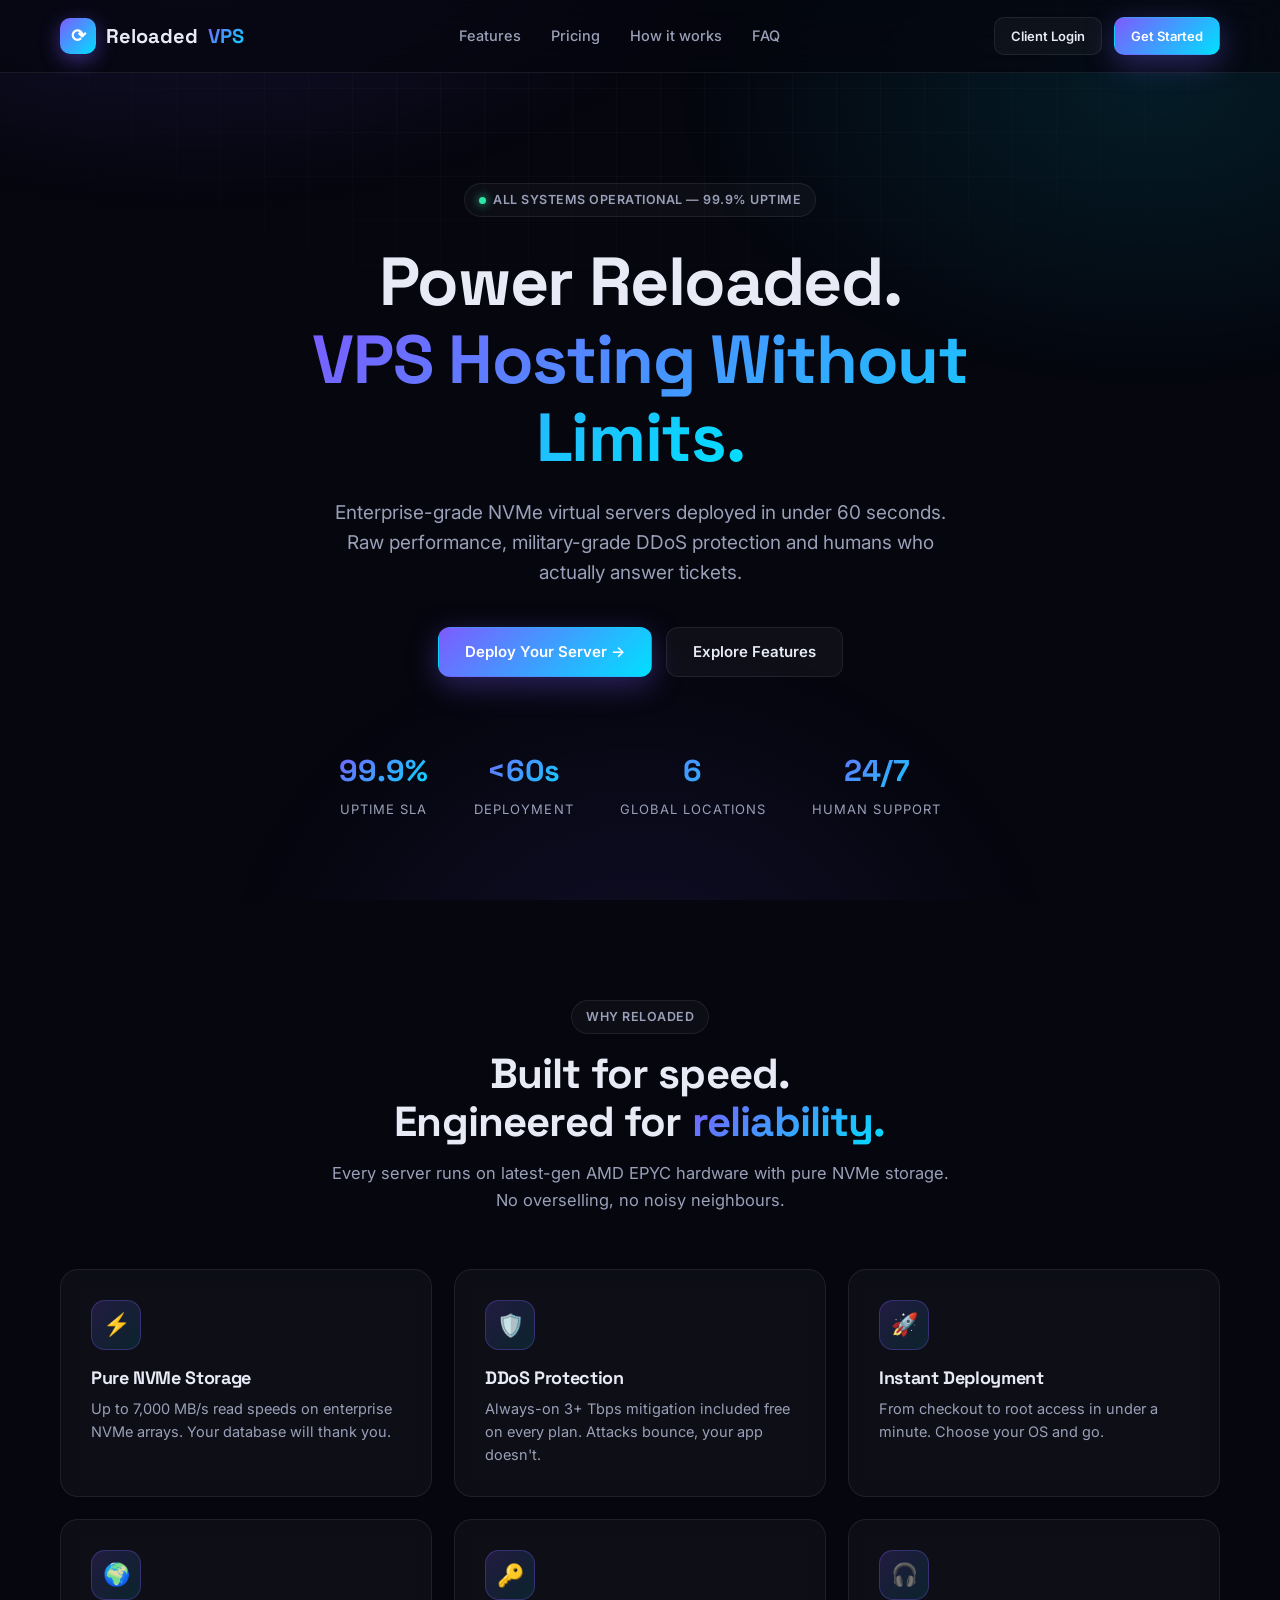
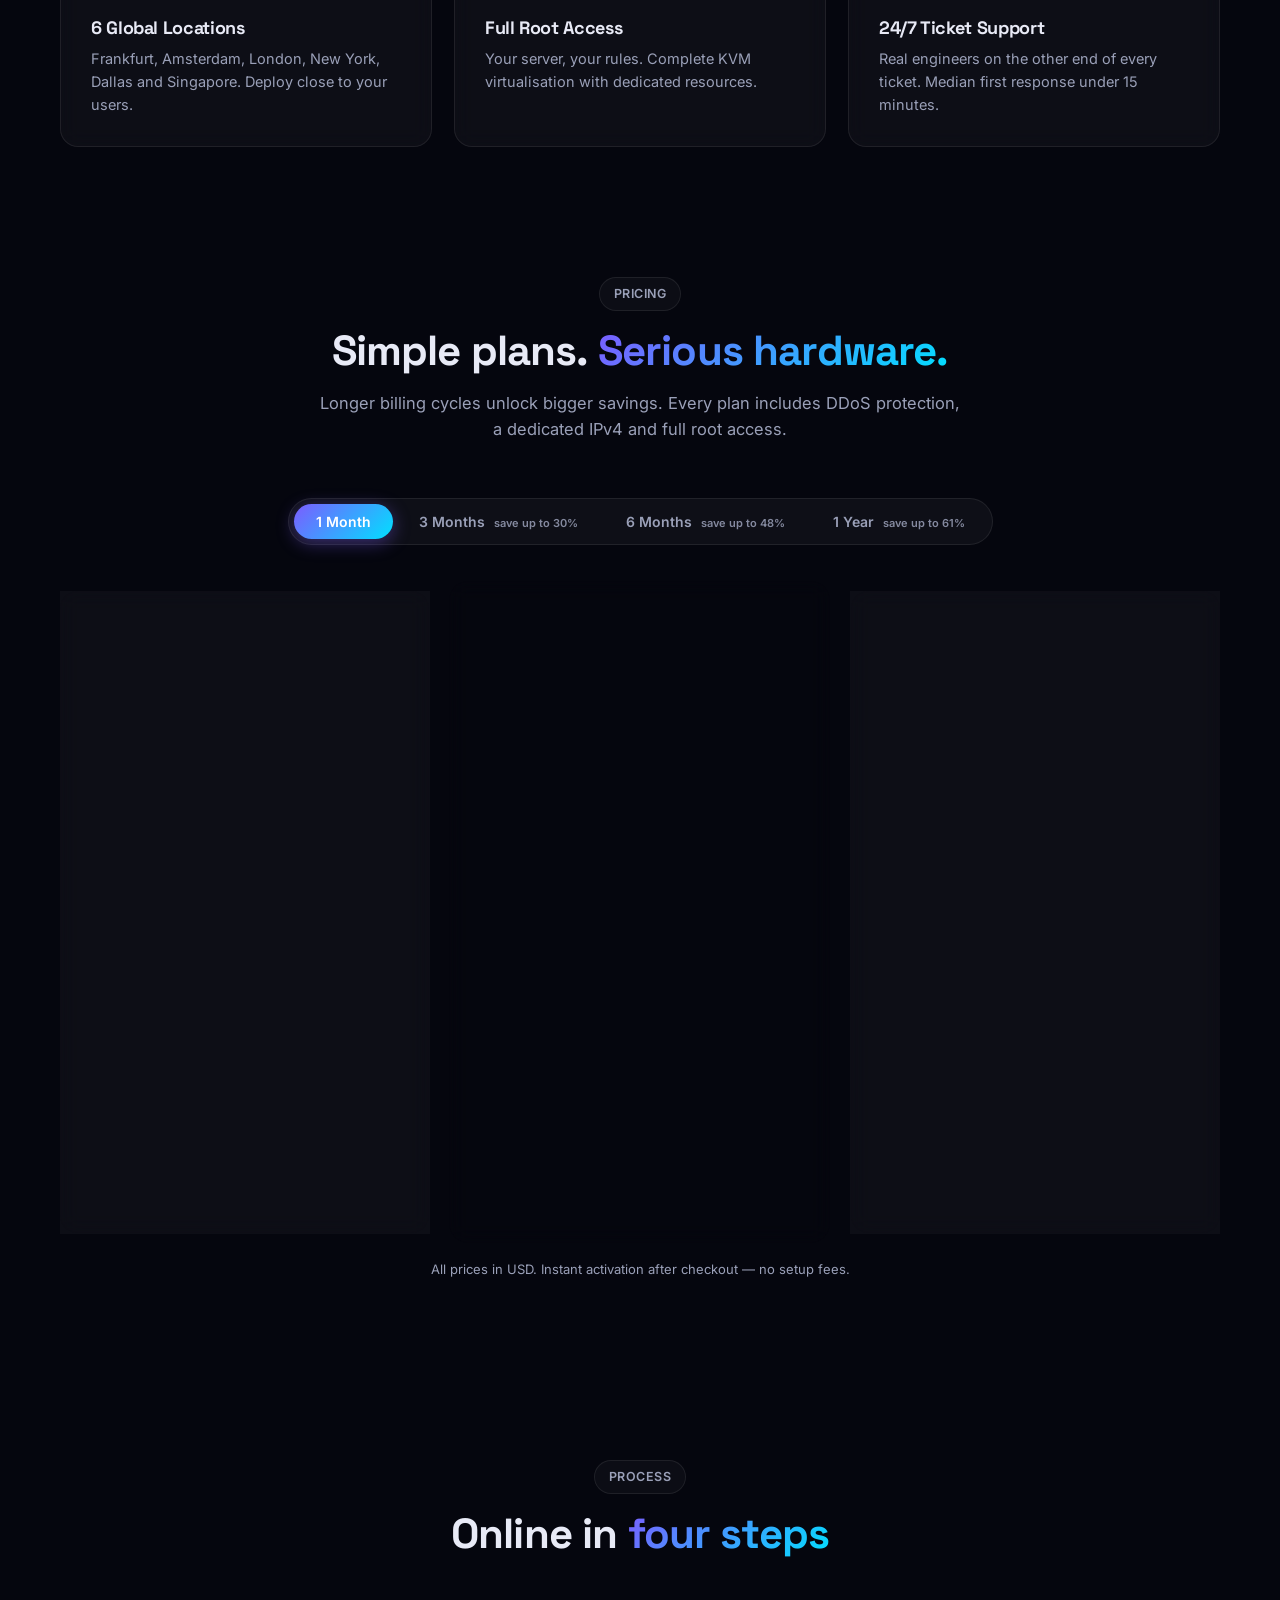
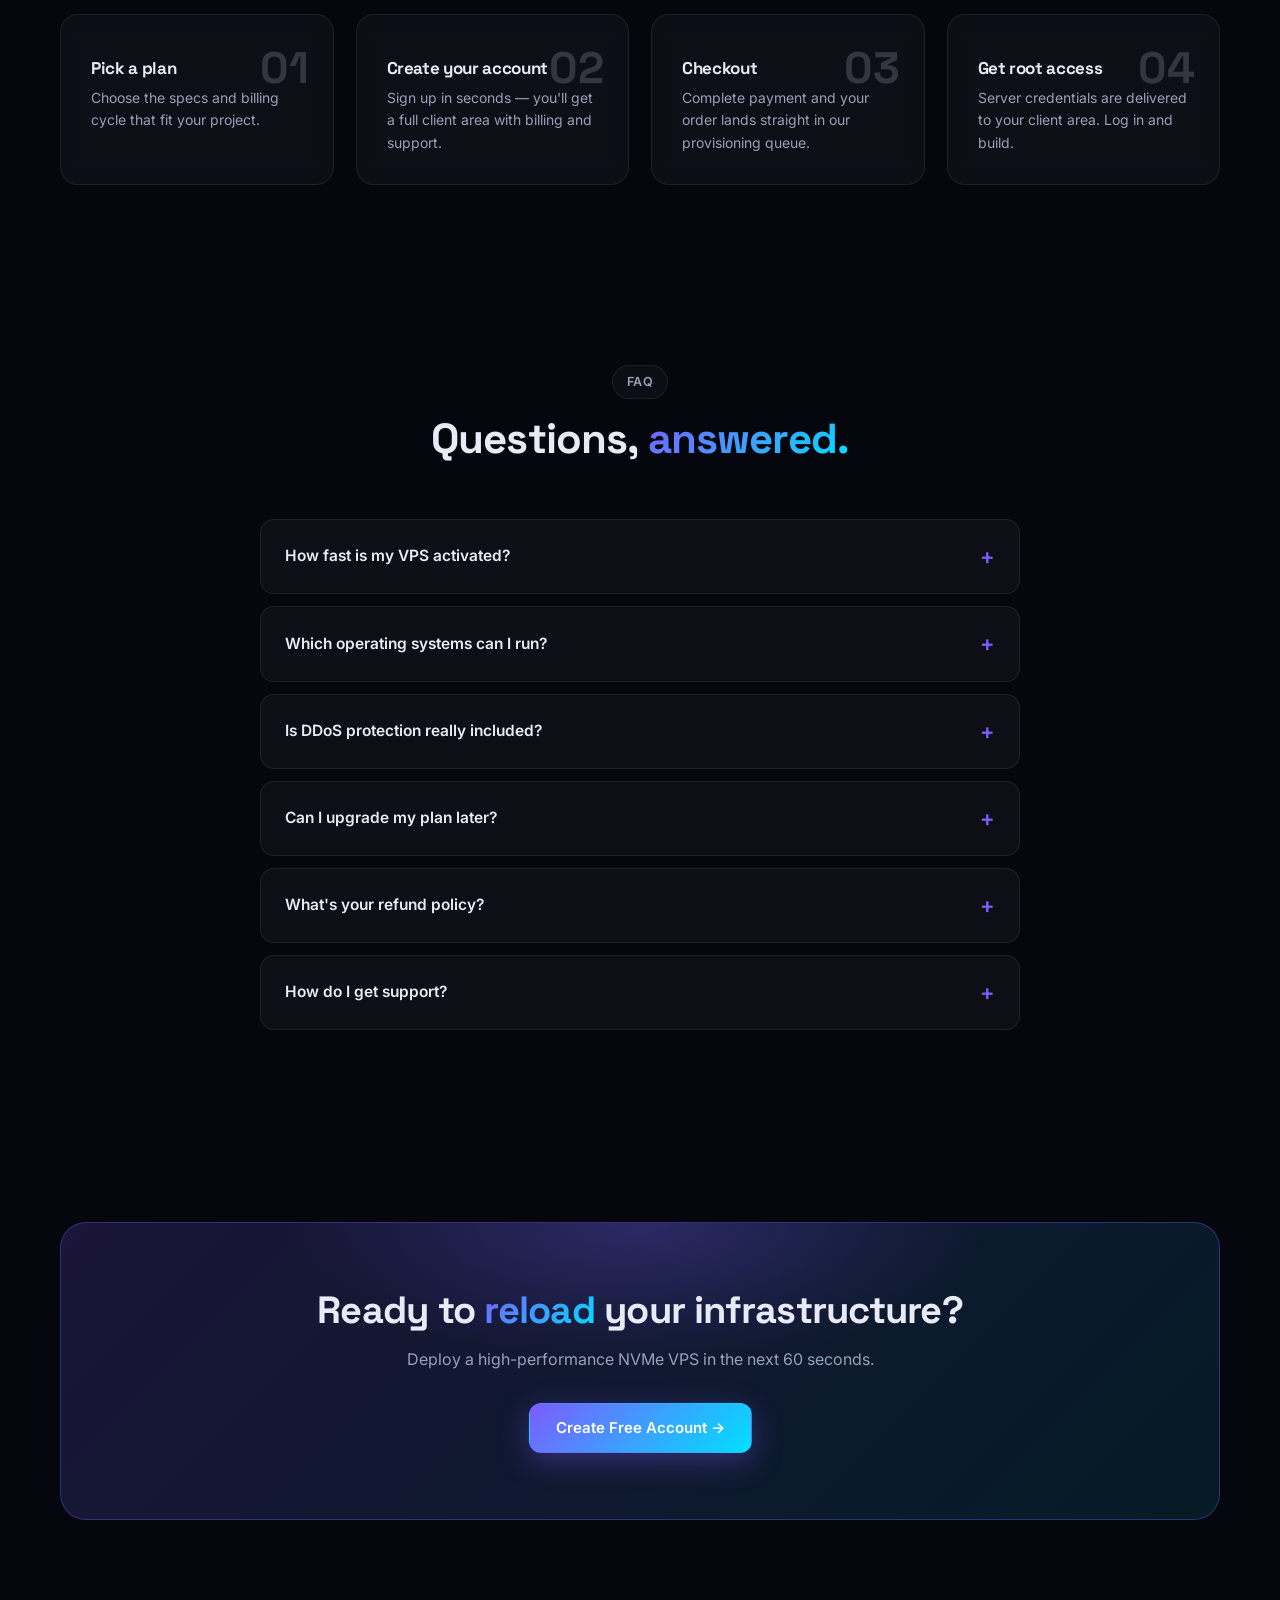
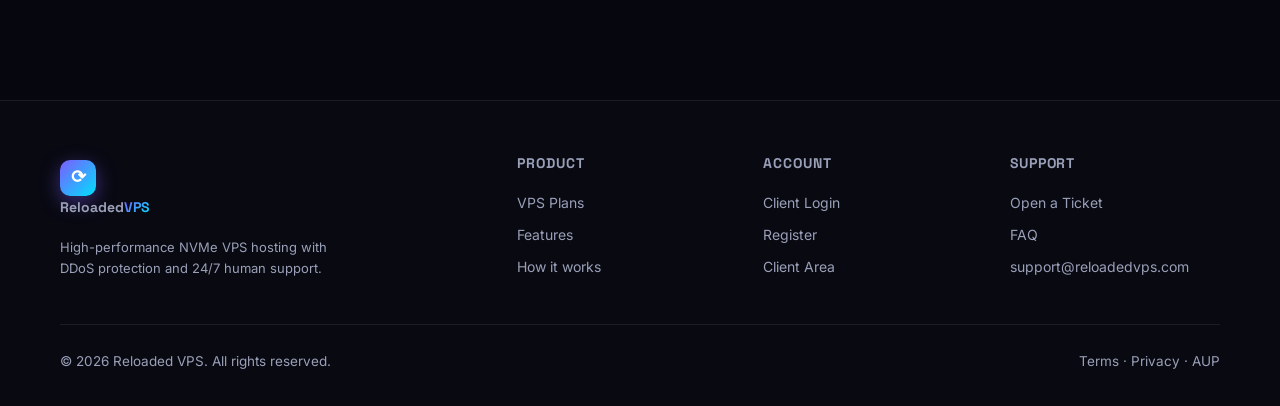
==== index.html @ 2a4ec522 "Reloaded VPS" ====
<!DOCTYPE html>
<html lang="en">
<head>
<meta charset="UTF-8">
<meta name="viewport" content="width=device-width, initial-scale=1.0">
<title>Reloaded VPS — High-Performance NVMe VPS Hosting</title>
<meta name="description" content="Deploy blazing-fast NVMe VPS servers in seconds. DDoS protection, 99.9% uptime, 24/7 support. Plans from $15/mo.">
<link rel="icon" href="data:image/svg+xml,<svg xmlns='http://www.w3.org/2000/svg' viewBox='0 0 100 100'><rect width='100' height='100' rx='24' fill='%237c5cff'/><text x='50' y='68' font-size='52' text-anchor='middle' fill='white' font-family='Arial' font-weight='bold'>⟳</text></svg>">
<link rel="preconnect" href="https://fonts.googleapis.com">
<link href="https://fonts.googleapis.com/css2?family=Space+Grotesk:wght@500;600;700&family=Inter:wght@400;500;600;700&family=JetBrains+Mono:wght@400;600&display=swap" rel="stylesheet">
<link rel="stylesheet" href="assets/css/style.css">
</head>
<body>

<!-- ===== NAV ===== -->
<nav class="nav">
  <div class="container nav-inner">
    <a href="index.html" class="logo"><span class="logo-mark">⟳</span> Reloaded<span class="grad-text">VPS</span></a>
    <div class="nav-links">
      <a href="#features">Features</a>
      <a href="#pricing">Pricing</a>
      <a href="#how">How it works</a>
      <a href="#faq">FAQ</a>
    </div>
    <div class="nav-cta" id="navCta">
      <a href="login.html" class="btn btn-ghost btn-sm">Client Login</a>
      <a href="register.html" class="btn btn-primary btn-sm">Get Started</a>
    </div>
  </div>
</nav>

<!-- ===== HERO ===== -->
<header class="hero container">
  <span class="chip"><span class="dot"></span> All systems operational — 99.9% uptime</span>
  <h1>Power Reloaded.<br><span class="grad-text">VPS Hosting Without Limits.</span></h1>
  <p class="lead">Enterprise-grade NVMe virtual servers deployed in under 60 seconds. Raw performance, military-grade DDoS protection and humans who actually answer tickets.</p>
  <div class="hero-cta">
    <a href="#pricing" class="btn btn-primary">Deploy Your Server →</a>
    <a href="#features" class="btn btn-ghost">Explore Features</a>
  </div>
  <div class="hero-stats">
    <div class="hero-stat"><div class="n grad-text">99.9%</div><div class="l">Uptime SLA</div></div>
    <div class="hero-stat"><div class="n grad-text">&lt;60s</div><div class="l">Deployment</div></div>
    <div class="hero-stat"><div class="n grad-text">6</div><div class="l">Global Locations</div></div>
    <div class="hero-stat"><div class="n grad-text">24/7</div><div class="l">Human Support</div></div>
  </div>
</header>

<!-- ===== FEATURES ===== -->
<section class="section" id="features">
  <div class="container">
    <div class="section-head reveal">
      <span class="chip">Why Reloaded</span>
      <h2>Built for speed.<br>Engineered for <span class="grad-text">reliability.</span></h2>
      <p>Every server runs on latest-gen AMD EPYC hardware with pure NVMe storage. No overselling, no noisy neighbours.</p>
    </div>
    <div class="features-grid">
      <div class="card feature reveal"><div class="f-icon">⚡</div><h3>Pure NVMe Storage</h3><p>Up to 7,000 MB/s read speeds on enterprise NVMe arrays. Your database will thank you.</p></div>
      <div class="card feature reveal"><div class="f-icon">🛡️</div><h3>DDoS Protection</h3><p>Always-on 3+ Tbps mitigation included free on every plan. Attacks bounce, your app doesn't.</p></div>
      <div class="card feature reveal"><div class="f-icon">🚀</div><h3>Instant Deployment</h3><p>From checkout to root access in under a minute. Choose your OS and go.</p></div>
      <div class="card feature reveal"><div class="f-icon">🌍</div><h3>6 Global Locations</h3><p>Frankfurt, Amsterdam, London, New York, Dallas and Singapore. Deploy close to your users.</p></div>
      <div class="card feature reveal"><div class="f-icon">🔑</div><h3>Full Root Access</h3><p>Your server, your rules. Complete KVM virtualisation with dedicated resources.</p></div>
      <div class="card feature reveal"><div class="f-icon">🎧</div><h3>24/7 Ticket Support</h3><p>Real engineers on the other end of every ticket. Median first response under 15 minutes.</p></div>
    </div>
  </div>
</section>

<!-- ===== PRICING ===== -->
<section class="section" id="pricing" style="padding-top:40px;">
  <div class="container" style="text-align:center;">
    <div class="section-head reveal">
      <span class="chip">Pricing</span>
      <h2>Simple plans. <span class="grad-text">Serious hardware.</span></h2>
      <p>Longer billing cycles unlock bigger savings. Every plan includes DDoS protection, a dedicated IPv4 and full root access.</p>
    </div>

    <div class="cycle-toggle" id="cycleToggle">
      <button data-cycle="1" class="active">1 Month</button>
      <button data-cycle="3">3 Months <span class="save-tag">save up to 30%</span></button>
      <button data-cycle="6">6 Months <span class="save-tag">save up to 48%</span></button>
      <button data-cycle="12">1 Year <span class="save-tag">save up to 61%</span></button>
    </div>

    <div class="pricing-grid" id="pricingGrid" style="text-align:left;"></div>
    <p class="muted small" style="margin-top:26px;">All prices in USD. Instant activation after checkout — no setup fees.</p>
  </div>
</section>

<!-- ===== HOW IT WORKS ===== -->
<section class="section" id="how">
  <div class="container">
    <div class="section-head reveal">
      <span class="chip">Process</span>
      <h2>Online in <span class="grad-text">four steps</span></h2>
    </div>
    <div class="steps-grid">
      <div class="card step reveal"><div class="num">01</div><h3>Pick a plan</h3><p>Choose the specs and billing cycle that fit your project.</p></div>
      <div class="card step reveal"><div class="num">02</div><h3>Create your account</h3><p>Sign up in seconds — you'll get a full client area with billing and support.</p></div>
      <div class="card step reveal"><div class="num">03</div><h3>Checkout</h3><p>Complete payment and your order lands straight in our provisioning queue.</p></div>
      <div class="card step reveal"><div class="num">04</div><h3>Get root access</h3><p>Server credentials are delivered to your client area. Log in and build.</p></div>
    </div>
  </div>
</section>

<!-- ===== FAQ ===== -->
<section class="section" id="faq">
  <div class="container">
    <div class="section-head reveal">
      <span class="chip">FAQ</span>
      <h2>Questions, <span class="grad-text">answered.</span></h2>
    </div>
    <div class="faq reveal">
      <details class="faq-item"><summary>How fast is my VPS activated?</summary><div class="faq-body">Orders are provisioned by our team immediately after payment — typically within minutes. Your server credentials appear in your client area and you'll be notified in your dashboard.</div></details>
      <details class="faq-item"><summary>Which operating systems can I run?</summary><div class="faq-body">Ubuntu, Debian, AlmaLinux, Rocky Linux and Windows Server 2022 are available on all plans. Need something else? Open a ticket and we'll load a custom ISO.</div></details>
      <details class="faq-item"><summary>Is DDoS protection really included?</summary><div class="faq-body">Yes — every plan ships with always-on volumetric DDoS mitigation at no extra cost. There is no "premium protection" upsell.</div></details>
      <details class="faq-item"><summary>Can I upgrade my plan later?</summary><div class="faq-body">Absolutely. Open a support ticket from your client area and we'll migrate you to a bigger plan with zero data loss — you only pay the difference.</div></details>
      <details class="faq-item"><summary>What's your refund policy?</summary><div class="faq-body">We offer a 48-hour money-back guarantee on first orders. If Reloaded VPS isn't for you, open a ticket and we'll refund you, no questions asked.</div></details>
      <details class="faq-item"><summary>How do I get support?</summary><div class="faq-body">Every client gets access to our 24/7 ticket desk directly inside the client area. Median first response time is under 15 minutes.</div></details>
    </div>
  </div>
</section>

<!-- ===== CTA ===== -->
<section class="section">
  <div class="container">
    <div class="cta-band reveal">
      <h2>Ready to <span class="grad-text">reload</span> your infrastructure?</h2>
      <p>Deploy a high-performance NVMe VPS in the next 60 seconds.</p>
      <a href="register.html" class="btn btn-primary" style="position:relative;">Create Free Account →</a>
    </div>
  </div>
</section>

<!-- ===== FOOTER ===== -->
<footer>
  <div class="container">
    <div class="footer-grid">
      <div>
        <a href="index.html" class="logo" style="margin-bottom:14px;"><span class="logo-mark">⟳</span> Reloaded<span class="grad-text">VPS</span></a>
        <p class="muted small" style="max-width:280px;">High-performance NVMe VPS hosting with DDoS protection and 24/7 human support.</p>
      </div>
      <div>
        <h4>Product</h4>
        <a href="#pricing">VPS Plans</a>
        <a href="#features">Features</a>
        <a href="#how">How it works</a>
      </div>
      <div>
        <h4>Account</h4>
        <a href="login.html">Client Login</a>
        <a href="register.html">Register</a>
        <a href="dashboard.html">Client Area</a>
      </div>
      <div>
        <h4>Support</h4>
        <a href="dashboard.html#tickets">Open a Ticket</a>
        <a href="#faq">FAQ</a>
        <a href="mailto:support@reloadedvps.com">support@reloadedvps.com</a>
      </div>
    </div>
    <div class="footer-bottom">
      <span>© 2026 Reloaded VPS. All rights reserved.</span>
      <span>Terms · Privacy · AUP</span>
    </div>
  </div>
</footer>

<div id="toast"></div>

<script src="assets/js/app.js"></script>
<script>
/* ---- nav swaps to dashboard link when logged in ---- */
(() => {
  const u = RVPS.currentUser();
  if (u) {
    document.getElementById('navCta').innerHTML =
      u.role === 'admin'
        ? '<a href="admin.html" class="btn btn-primary btn-sm">Admin Panel →</a>'
        : '<a href="dashboard.html" class="btn btn-primary btn-sm">Client Area →</a>';
  }
})();

/* ---- pricing renderer ---- */
let cycle = 1;
const grid = document.getElementById('pricingGrid');

function renderPricing() {
  grid.innerHTML = RVPS.PLANS.map(p => {
    const total = p.prices[cycle];
    const perMo = total / cycle;
    const savings = cycle > 1 ? Math.round((1 - perMo / p.prices[1]) * 100) : 0;
    return `
    <div class="card price-card ${p.featured ? 'featured' : ''}">
      ${p.featured ? `<span class="plan-tag">★ ${p.tag}</span>` : ''}
      <h3>${p.name}</h3>
      <div class="plan-sub">${p.featured ? 'The sweet spot for most workloads' : p.tag + ' tier'}</div>
      <div class="price"><span class="amount grad-text">${RVPS.money(total)}</span> <span class="per">/ ${RVPS.CYCLES[cycle].toLowerCase()}</span></div>
      <div class="cycle-note">${cycle > 1 ? `≈ ${RVPS.money(Math.round(perMo * 100) / 100)}/mo — save ${savings}%` : '&nbsp;'}</div>
      <ul>
        <li><span class="tick">✓</span> ${p.cpu}</li>
        <li><span class="tick">✓</span> ${p.ram}</li>
        <li><span class="tick">✓</span> ${p.disk}</li>
        <li><span class="tick">✓</span> ${p.bw}</li>
        <li><span class="tick">✓</span> ${p.port}</li>
        <li><span class="tick">✓</span> ${p.extra}</li>
        <li><span class="tick">✓</span> Free DDoS Protection</li>
      </ul>
      <button class="btn ${p.featured ? 'btn-primary' : 'btn-ghost'} btn-block" onclick="order('${p.id}')">Deploy ${p.name} →</button>
    </div>`;
  }).join('');
}

document.getElementById('cycleToggle').addEventListener('click', e => {
  const b = e.target.closest('button'); if (!b) return;
  document.querySelectorAll('#cycleToggle button').forEach(x => x.classList.remove('active'));
  b.classList.add('active');
  cycle = +b.dataset.cycle;
  renderPricing();
});

function order(planId) {
  const u = RVPS.currentUser();
  const dest = `checkout.html?plan=${planId}&cycle=${cycle}`;
  if (!u) location.href = `register.html?next=${encodeURIComponent(dest)}`;
  else if (u.role === 'admin') location.href = 'admin.html';
  else location.href = dest;
}
renderPricing();

/* ---- scroll reveal ---- */
const io = new IntersectionObserver(es => es.forEach(e => e.isIntersecting && e.target.classList.add('visible')), { threshold: 0.12 });
document.querySelectorAll('.reveal').forEach(el => io.observe(el));
</script>
</body>
</html>
---- assets/css/style.css ----
/* ============================================================
   RELOADED VPS — global styles (dark futuristic)
   ============================================================ */
:root {
  --bg: #05060e;
  --bg-2: #0a0c1a;
  --card: rgba(255, 255, 255, 0.035);
  --card-solid: #0d1020;
  --border: rgba(255, 255, 255, 0.08);
  --border-hi: rgba(124, 92, 255, 0.45);
  --text: #e8eaf6;
  --muted: #9aa0b8;
  --accent: #7c5cff;
  --accent-2: #00e0ff;
  --gradient: linear-gradient(135deg, #7c5cff 0%, #00e0ff 100%);
  --gradient-soft: linear-gradient(135deg, rgba(124,92,255,.18), rgba(0,224,255,.10));
  --green: #2ee6a8;
  --yellow: #ffc857;
  --red: #ff5c7a;
  --radius: 18px;
  --shadow: 0 20px 60px rgba(0, 0, 0, 0.45);
  --font-display: 'Space Grotesk', sans-serif;
  --font-body: 'Inter', sans-serif;
}

* { margin: 0; padding: 0; box-sizing: border-box; }
html { scroll-behavior: smooth; }
body {
  background: var(--bg);
  color: var(--text);
  font-family: var(--font-body);
  font-size: 16px;
  line-height: 1.6;
  min-height: 100vh;
  overflow-x: hidden;
}

/* animated background glow */
body::before {
  content: '';
  position: fixed; inset: 0; z-index: -2;
  background:
    radial-gradient(900px 500px at 15% -10%, rgba(124, 92, 255, 0.16), transparent 60%),
    radial-gradient(800px 500px at 90% 10%, rgba(0, 224, 255, 0.10), transparent 60%),
    radial-gradient(700px 600px at 50% 110%, rgba(124, 92, 255, 0.10), transparent 60%);
}
body::after {
  content: '';
  position: fixed; inset: 0; z-index: -1; pointer-events: none;
  background-image:
    linear-gradient(rgba(255,255,255,.025) 1px, transparent 1px),
    linear-gradient(90deg, rgba(255,255,255,.025) 1px, transparent 1px);
  background-size: 44px 44px;
  mask-image: radial-gradient(ellipse 80% 60% at 50% 0%, black 30%, transparent 75%);
}

::selection { background: rgba(124, 92, 255, 0.4); }
a { color: inherit; text-decoration: none; }
img { max-width: 100%; }
.container { width: min(1160px, 92%); margin: 0 auto; }

h1, h2, h3, h4 { font-family: var(--font-display); line-height: 1.15; letter-spacing: -0.02em; }

.grad-text {
  background: var(--gradient);
  -webkit-background-clip: text; background-clip: text;
  -webkit-text-fill-color: transparent; color: transparent;
}

/* ---------- buttons ---------- */
.btn {
  display: inline-flex; align-items: center; justify-content: center; gap: 8px;
  padding: 12px 26px; border-radius: 12px; border: 1px solid transparent;
  font-family: var(--font-body); font-weight: 600; font-size: 15px;
  cursor: pointer; transition: all .25s ease; white-space: nowrap;
}
.btn-primary {
  background: var(--gradient); color: #fff;
  box-shadow: 0 8px 30px rgba(124, 92, 255, 0.35);
}
.btn-primary:hover { transform: translateY(-2px); box-shadow: 0 12px 40px rgba(124, 92, 255, 0.5); }
.btn-ghost { background: rgba(255,255,255,.04); border-color: var(--border); color: var(--text); }
.btn-ghost:hover { border-color: var(--border-hi); background: rgba(124,92,255,.08); }
.btn-danger { background: rgba(255,92,122,.12); border-color: rgba(255,92,122,.35); color: var(--red); }
.btn-danger:hover { background: rgba(255,92,122,.2); }
.btn-sm { padding: 8px 16px; font-size: 13px; border-radius: 10px; }
.btn-block { width: 100%; }
.btn:disabled { opacity: .5; cursor: not-allowed; transform: none !important; }

/* ---------- navbar ---------- */
.nav {
  position: sticky; top: 0; z-index: 50;
  backdrop-filter: blur(18px); -webkit-backdrop-filter: blur(18px);
  background: rgba(5, 6, 14, 0.72);
  border-bottom: 1px solid var(--border);
}
.nav-inner { display: flex; align-items: center; justify-content: space-between; height: 72px; }
.logo { display: flex; align-items: center; gap: 10px; font-family: var(--font-display); font-weight: 700; font-size: 20px; }
.logo .logo-mark {
  width: 36px; height: 36px; border-radius: 10px; background: var(--gradient);
  display: grid; place-items: center; font-size: 18px; color: #fff;
  box-shadow: 0 6px 20px rgba(124,92,255,.45);
}
.nav-links { display: flex; gap: 30px; align-items: center; }
.nav-links a { color: var(--muted); font-size: 14.5px; font-weight: 500; transition: color .2s; }
.nav-links a:hover { color: var(--text); }
.nav-cta { display: flex; gap: 12px; align-items: center; }
@media (max-width: 860px) { .nav-links { display: none; } }

/* ---------- badges & chips ---------- */
.chip {
  display: inline-flex; align-items: center; gap: 7px;
  padding: 6px 14px; border-radius: 100px; font-size: 12.5px; font-weight: 600;
  border: 1px solid var(--border); background: rgba(255,255,255,.03); color: var(--muted);
  letter-spacing: .04em; text-transform: uppercase;
}
.chip .dot { width: 7px; height: 7px; border-radius: 50%; background: var(--green); box-shadow: 0 0 10px var(--green); }

.badge { display: inline-block; padding: 4px 12px; border-radius: 100px; font-size: 12px; font-weight: 600; }
.badge-green  { background: rgba(46,230,168,.12); color: var(--green); border: 1px solid rgba(46,230,168,.3); }
.badge-yellow { background: rgba(255,200,87,.12); color: var(--yellow); border: 1px solid rgba(255,200,87,.3); }
.badge-red    { background: rgba(255,92,122,.12); color: var(--red); border: 1px solid rgba(255,92,122,.3); }
.badge-blue   { background: rgba(0,224,255,.10); color: var(--accent-2); border: 1px solid rgba(0,224,255,.3); }
.badge-purple { background: rgba(124,92,255,.12); color: #b3a1ff; border: 1px solid rgba(124,92,255,.35); }
.badge-grey   { background: rgba(255,255,255,.06); color: var(--muted); border: 1px solid var(--border); }

/* ---------- cards ---------- */
.card {
  background: var(--card); border: 1px solid var(--border); border-radius: var(--radius);
  padding: 28px; backdrop-filter: blur(10px);
  transition: border-color .3s, transform .3s, box-shadow .3s;
}
.card:hover { border-color: rgba(255,255,255,.14); }
.card-title { font-size: 18px; margin-bottom: 4px; }
.card-sub { color: var(--muted); font-size: 14px; }

/* ---------- forms ---------- */
.field { margin-bottom: 18px; }
.field label { display: block; font-size: 13.5px; font-weight: 600; color: var(--muted); margin-bottom: 8px; }
.input, select.input, textarea.input {
  width: 100%; padding: 13px 16px; border-radius: 12px;
  background: rgba(255,255,255,.04); border: 1px solid var(--border);
  color: var(--text); font-family: var(--font-body); font-size: 15px;
  transition: border-color .2s, box-shadow .2s; outline: none;
}
.input:focus { border-color: var(--accent); box-shadow: 0 0 0 3px rgba(124,92,255,.18); }
select.input option { background: var(--card-solid); }
textarea.input { resize: vertical; min-height: 120px; }
.form-error { color: var(--red); font-size: 14px; margin-top: 10px; display: none; }

/* ---------- tables ---------- */
.table-wrap { overflow-x: auto; border: 1px solid var(--border); border-radius: var(--radius); background: var(--card); }
table { width: 100%; border-collapse: collapse; font-size: 14.5px; min-width: 640px; }
th { text-align: left; padding: 14px 18px; color: var(--muted); font-size: 12px; text-transform: uppercase; letter-spacing: .06em; border-bottom: 1px solid var(--border); font-weight: 600; }
td { padding: 15px 18px; border-bottom: 1px solid rgba(255,255,255,.05); vertical-align: middle; }
tr:last-child td { border-bottom: none; }
tbody tr { transition: background .2s; }
tbody tr:hover { background: rgba(124,92,255,.05); }

/* ---------- modal ---------- */
.modal-overlay {
  position: fixed; inset: 0; background: rgba(3,4,10,.75); backdrop-filter: blur(6px);
  display: none; align-items: center; justify-content: center; z-index: 100; padding: 20px;
}
.modal-overlay.show { display: flex; animation: fadeIn .25s ease; }
.modal {
  width: min(560px, 100%); max-height: 88vh; overflow-y: auto;
  background: var(--card-solid); border: 1px solid var(--border-hi);
  border-radius: 20px; padding: 32px; box-shadow: var(--shadow);
  animation: slideUp .3s ease;
}
.modal h3 { font-size: 22px; margin-bottom: 6px; }
.modal .close-x { float: right; background: none; border: none; color: var(--muted); font-size: 22px; cursor: pointer; line-height: 1; }
.modal .close-x:hover { color: var(--text); }
@keyframes fadeIn { from { opacity: 0; } to { opacity: 1; } }
@keyframes slideUp { from { opacity: 0; transform: translateY(24px); } to { opacity: 1; transform: none; } }

/* ---------- toast ---------- */
#toast {
  position: fixed; bottom: 28px; left: 50%; transform: translateX(-50%) translateY(20px);
  background: var(--card-solid); border: 1px solid var(--border-hi); color: var(--text);
  padding: 14px 26px; border-radius: 14px; font-size: 14.5px; font-weight: 500;
  box-shadow: var(--shadow); opacity: 0; pointer-events: none; transition: all .35s ease; z-index: 200;
}
#toast.show { opacity: 1; transform: translateX(-50%) translateY(0); }

/* ---------- portal layout (client + admin) ---------- */
.portal { display: grid; grid-template-columns: 250px 1fr; min-height: calc(100vh - 72px); }
.sidebar {
  border-right: 1px solid var(--border); padding: 28px 16px;
  background: rgba(255,255,255,.015);
}
.sidebar .side-label { font-size: 11px; text-transform: uppercase; letter-spacing: .1em; color: var(--muted); padding: 0 14px; margin: 22px 0 8px; }
.side-link {
  display: flex; align-items: center; gap: 12px; padding: 11px 14px; border-radius: 12px;
  color: var(--muted); font-size: 14.5px; font-weight: 500; cursor: pointer;
  transition: all .2s; border: 1px solid transparent; margin-bottom: 3px;
}
.side-link:hover { color: var(--text); background: rgba(255,255,255,.04); }
.side-link.active { color: var(--text); background: var(--gradient-soft); border-color: rgba(124,92,255,.3); }
.side-link .icon { width: 20px; text-align: center; }
.portal-main { padding: 36px 40px; min-width: 0; }
.portal-head { display: flex; align-items: center; justify-content: space-between; gap: 16px; margin-bottom: 28px; flex-wrap: wrap; }
.portal-head h1 { font-size: 26px; }
.portal-head p { color: var(--muted); font-size: 14.5px; }
@media (max-width: 900px) {
  .portal { grid-template-columns: 1fr; }
  .sidebar { display: flex; overflow-x: auto; border-right: none; border-bottom: 1px solid var(--border); padding: 12px; gap: 4px; }
  .sidebar .side-label { display: none; }
  .side-link { white-space: nowrap; }
  .portal-main { padding: 24px 20px; }
}

/* ---------- stat tiles ---------- */
.stats-grid { display: grid; grid-template-columns: repeat(auto-fit, minmax(200px, 1fr)); gap: 18px; margin-bottom: 30px; }
.stat {
  background: var(--card); border: 1px solid var(--border); border-radius: var(--radius);
  padding: 22px 24px; position: relative; overflow: hidden;
}
.stat::before { content: ''; position: absolute; top: 0; left: 0; right: 0; height: 2px; background: var(--gradient); opacity: .7; }
.stat .stat-label { font-size: 12.5px; text-transform: uppercase; letter-spacing: .07em; color: var(--muted); font-weight: 600; }
.stat .stat-value { font-family: var(--font-display); font-size: 32px; font-weight: 700; margin-top: 6px; }
.stat .stat-hint { font-size: 12.5px; color: var(--muted); margin-top: 2px; }

/* ---------- ticket thread ---------- */
.msg { display: flex; gap: 14px; margin-bottom: 18px; }
.msg .avatar {
  width: 38px; height: 38px; border-radius: 12px; flex-shrink: 0;
  display: grid; place-items: center; font-weight: 700; font-size: 15px; font-family: var(--font-display);
}
.msg.client .avatar { background: rgba(0,224,255,.15); color: var(--accent-2); border: 1px solid rgba(0,224,255,.3); }
.msg.admin  .avatar { background: rgba(124,92,255,.18); color: #b3a1ff; border: 1px solid rgba(124,92,255,.4); }
.msg .bubble { background: rgba(255,255,255,.035); border: 1px solid var(--border); border-radius: 14px; padding: 14px 18px; flex: 1; }
.msg.admin .bubble { background: rgba(124,92,255,.07); border-color: rgba(124,92,255,.25); }
.msg .meta { font-size: 12.5px; color: var(--muted); margin-bottom: 5px; }
.msg .meta b { color: var(--text); font-weight: 600; }
.msg .body { font-size: 14.5px; white-space: pre-wrap; }

/* ---------- detail rows (VPS credentials) ---------- */
.detail-grid { display: grid; grid-template-columns: 1fr 1fr; gap: 12px; }
@media (max-width: 640px) { .detail-grid { grid-template-columns: 1fr; } }
.detail-row {
  background: rgba(255,255,255,.03); border: 1px solid var(--border); border-radius: 12px;
  padding: 12px 16px; position: relative;
}
.detail-row .dlabel { font-size: 11.5px; text-transform: uppercase; letter-spacing: .07em; color: var(--muted); font-weight: 600; }
.detail-row .dvalue { font-family: 'JetBrains Mono', monospace; font-size: 14px; margin-top: 3px; word-break: break-all; }
.detail-row .copy-btn {
  position: absolute; top: 10px; right: 10px; background: rgba(255,255,255,.05);
  border: 1px solid var(--border); color: var(--muted); border-radius: 8px;
  font-size: 11px; padding: 3px 9px; cursor: pointer; transition: all .2s;
}
.detail-row .copy-btn:hover { color: var(--text); border-color: var(--border-hi); }

/* ---------- misc ---------- */
.empty {
  text-align: center; padding: 60px 20px; color: var(--muted);
  border: 1px dashed var(--border); border-radius: var(--radius);
}
.empty .big { font-size: 40px; margin-bottom: 12px; }
.section-gap { margin-top: 34px; }
.flex-between { display: flex; align-items: center; justify-content: space-between; gap: 14px; flex-wrap: wrap; }
.mono { font-family: 'JetBrains Mono', monospace; font-size: 13px; }
.muted { color: var(--muted); }
.small { font-size: 13px; }
hr.sep { border: none; border-top: 1px solid var(--border); margin: 22px 0; }

/* ---------- auth pages ---------- */
.auth-wrap { min-height: 100vh; display: grid; place-items: center; padding: 40px 20px; }
.auth-card {
  width: min(440px, 100%); background: var(--card-solid); border: 1px solid var(--border);
  border-radius: 22px; padding: 42px 38px; box-shadow: var(--shadow); position: relative;
}
.auth-card::before {
  content: ''; position: absolute; inset: -1px; border-radius: 22px; padding: 1px; z-index: -1;
  background: linear-gradient(135deg, rgba(124,92,255,.5), transparent 40%, transparent 60%, rgba(0,224,255,.4));
  -webkit-mask: linear-gradient(#fff 0 0) content-box, linear-gradient(#fff 0 0);
  -webkit-mask-composite: xor; mask-composite: exclude;
}
.auth-card h1 { font-size: 26px; margin: 18px 0 6px; }
.auth-card .sub { color: var(--muted); font-size: 14.5px; margin-bottom: 28px; }

/* ---------- scrollbar ---------- */
::-webkit-scrollbar { width: 10px; height: 10px; }
::-webkit-scrollbar-track { background: var(--bg); }
::-webkit-scrollbar-thumb { background: rgba(255,255,255,.12); border-radius: 100px; }
::-webkit-scrollbar-thumb:hover { background: rgba(124,92,255,.5); }

/* ============================================================
   LANDING PAGE
   ============================================================ */
.hero { padding: 110px 0 90px; text-align: center; position: relative; }
.hero h1 { font-size: clamp(40px, 6vw, 68px); font-weight: 700; margin: 26px auto 20px; max-width: 850px; }
.hero p.lead { color: var(--muted); font-size: clamp(16px, 2vw, 19px); max-width: 620px; margin: 0 auto 38px; }
.hero-cta { display: flex; gap: 14px; justify-content: center; flex-wrap: wrap; }
.hero-stats { display: flex; gap: 46px; justify-content: center; margin-top: 70px; flex-wrap: wrap; }
.hero-stat { text-align: center; }
.hero-stat .n { font-family: var(--font-display); font-size: 30px; font-weight: 700; }
.hero-stat .l { color: var(--muted); font-size: 13px; text-transform: uppercase; letter-spacing: .08em; margin-top: 4px; }

.section { padding: 90px 0; }
.section-head { text-align: center; max-width: 640px; margin: 0 auto 56px; }
.section-head h2 { font-size: clamp(28px, 4vw, 42px); margin: 16px 0 14px; }
.section-head p { color: var(--muted); font-size: 16.5px; }

.features-grid { display: grid; grid-template-columns: repeat(auto-fit, minmax(280px, 1fr)); gap: 22px; }
.feature { padding: 30px; }
.feature:hover { transform: translateY(-4px); box-shadow: 0 16px 50px rgba(124,92,255,.12); border-color: var(--border-hi); }
.feature .f-icon {
  width: 50px; height: 50px; border-radius: 14px; background: var(--gradient-soft);
  border: 1px solid rgba(124,92,255,.3); display: grid; place-items: center; font-size: 22px; margin-bottom: 18px;
}
.feature h3 { font-size: 18px; margin-bottom: 8px; }
.feature p { color: var(--muted); font-size: 14.5px; }

/* pricing */
.cycle-toggle {
  display: inline-flex; background: rgba(255,255,255,.04); border: 1px solid var(--border);
  border-radius: 100px; padding: 5px; gap: 4px; margin-bottom: 46px;
}
.cycle-toggle button {
  border: none; background: transparent; color: var(--muted); font-family: var(--font-body);
  font-weight: 600; font-size: 14px; padding: 9px 22px; border-radius: 100px; cursor: pointer; transition: all .25s;
}
.cycle-toggle button.active { background: var(--gradient); color: #fff; box-shadow: 0 4px 18px rgba(124,92,255,.4); }
.cycle-toggle .save-tag { font-size: 11px; opacity: .85; margin-left: 5px; }

.pricing-grid { display: grid; grid-template-columns: repeat(auto-fit, minmax(290px, 1fr)); gap: 26px; align-items: stretch; }
.price-card { padding: 36px 32px; display: flex; flex-direction: column; position: relative; }
.price-card.featured {
  border-color: var(--border-hi);
  background: linear-gradient(180deg, rgba(124,92,255,.10), rgba(255,255,255,.02));
  box-shadow: 0 24px 70px rgba(124,92,255,.22);
  transform: scale(1.03);
}
.price-card:hover { transform: translateY(-5px); border-color: var(--border-hi); }
.price-card.featured:hover { transform: scale(1.03) translateY(-5px); }
.price-card .plan-tag {
  position: absolute; top: -13px; left: 50%; transform: translateX(-50%);
  background: var(--gradient); color: #fff; font-size: 12px; font-weight: 700;
  padding: 5px 18px; border-radius: 100px; letter-spacing: .05em; text-transform: uppercase;
  box-shadow: 0 6px 20px rgba(124,92,255,.45); white-space: nowrap;
}
.price-card h3 { font-size: 22px; }
.price-card .plan-sub { color: var(--muted); font-size: 13.5px; margin-top: 3px; }
.price-card .price { margin: 24px 0 4px; }
.price-card .price .amount { font-family: var(--font-display); font-size: 46px; font-weight: 700; }
.price-card .price .per { color: var(--muted); font-size: 14px; }
.price-card .cycle-note { color: var(--accent-2); font-size: 13px; font-weight: 600; min-height: 20px; }
.price-card ul { list-style: none; margin: 26px 0 30px; flex: 1; }
.price-card ul li { padding: 9px 0; font-size: 14.5px; color: #c9cde4; display: flex; gap: 11px; align-items: center; border-bottom: 1px solid rgba(255,255,255,.045); }
.price-card ul li:last-child { border-bottom: none; }
.price-card ul li .tick { color: var(--green); font-weight: 700; }

/* steps */
.steps-grid { display: grid; grid-template-columns: repeat(auto-fit, minmax(240px, 1fr)); gap: 22px; counter-reset: step; }
.step { padding: 30px; position: relative; }
.step .num {
  font-family: var(--font-display); font-size: 44px; font-weight: 700; opacity: .18;
  position: absolute; top: 18px; right: 24px;
}
.step h3 { font-size: 17px; margin: 14px 0 8px; }
.step p { color: var(--muted); font-size: 14px; }

/* FAQ */
.faq { max-width: 760px; margin: 0 auto; }
.faq-item { border: 1px solid var(--border); border-radius: 14px; margin-bottom: 12px; background: var(--card); overflow: hidden; }
.faq-item summary {
  cursor: pointer; padding: 19px 24px; font-weight: 600; font-size: 15.5px; list-style: none;
  display: flex; justify-content: space-between; align-items: center; transition: color .2s;
}
.faq-item summary::-webkit-details-marker { display: none; }
.faq-item summary::after { content: '+'; font-size: 22px; color: var(--accent); transition: transform .25s; }
.faq-item[open] summary::after { transform: rotate(45deg); }
.faq-item[open] summary { color: var(--accent-2); }
.faq-item .faq-body { padding: 0 24px 20px; color: var(--muted); font-size: 14.5px; }

/* CTA band */
.cta-band {
  border-radius: 26px; padding: 66px 40px; text-align: center; position: relative; overflow: hidden;
  background: var(--gradient-soft); border: 1px solid rgba(124,92,255,.35);
}
.cta-band::before {
  content: ''; position: absolute; inset: 0;
  background: radial-gradient(500px 200px at 50% 0%, rgba(124,92,255,.25), transparent 70%);
}
.cta-band h2 { font-size: clamp(26px, 4vw, 38px); margin-bottom: 14px; position: relative; }
.cta-band p { color: var(--muted); margin-bottom: 30px; position: relative; }

/* footer */
footer { border-top: 1px solid var(--border); padding: 54px 0 34px; margin-top: 90px; background: rgba(255,255,255,.015); }
.footer-grid { display: grid; grid-template-columns: 2fr 1fr 1fr 1fr; gap: 36px; margin-bottom: 40px; }
@media (max-width: 800px) { .footer-grid { grid-template-columns: 1fr 1fr; } }
.footer-grid h4 { font-size: 14px; margin-bottom: 16px; text-transform: uppercase; letter-spacing: .07em; color: var(--muted); }
.footer-grid a { display: block; color: var(--muted); font-size: 14px; padding: 5px 0; transition: color .2s; }
.footer-grid a:hover { color: var(--accent-2); }
.footer-bottom { border-top: 1px solid var(--border); padding-top: 26px; display: flex; justify-content: space-between; gap: 14px; flex-wrap: wrap; color: var(--muted); font-size: 13.5px; }

/* reveal animation */
.reveal { opacity: 0; transform: translateY(26px); transition: opacity .7s ease, transform .7s ease; }
.reveal.visible { opacity: 1; transform: none; }
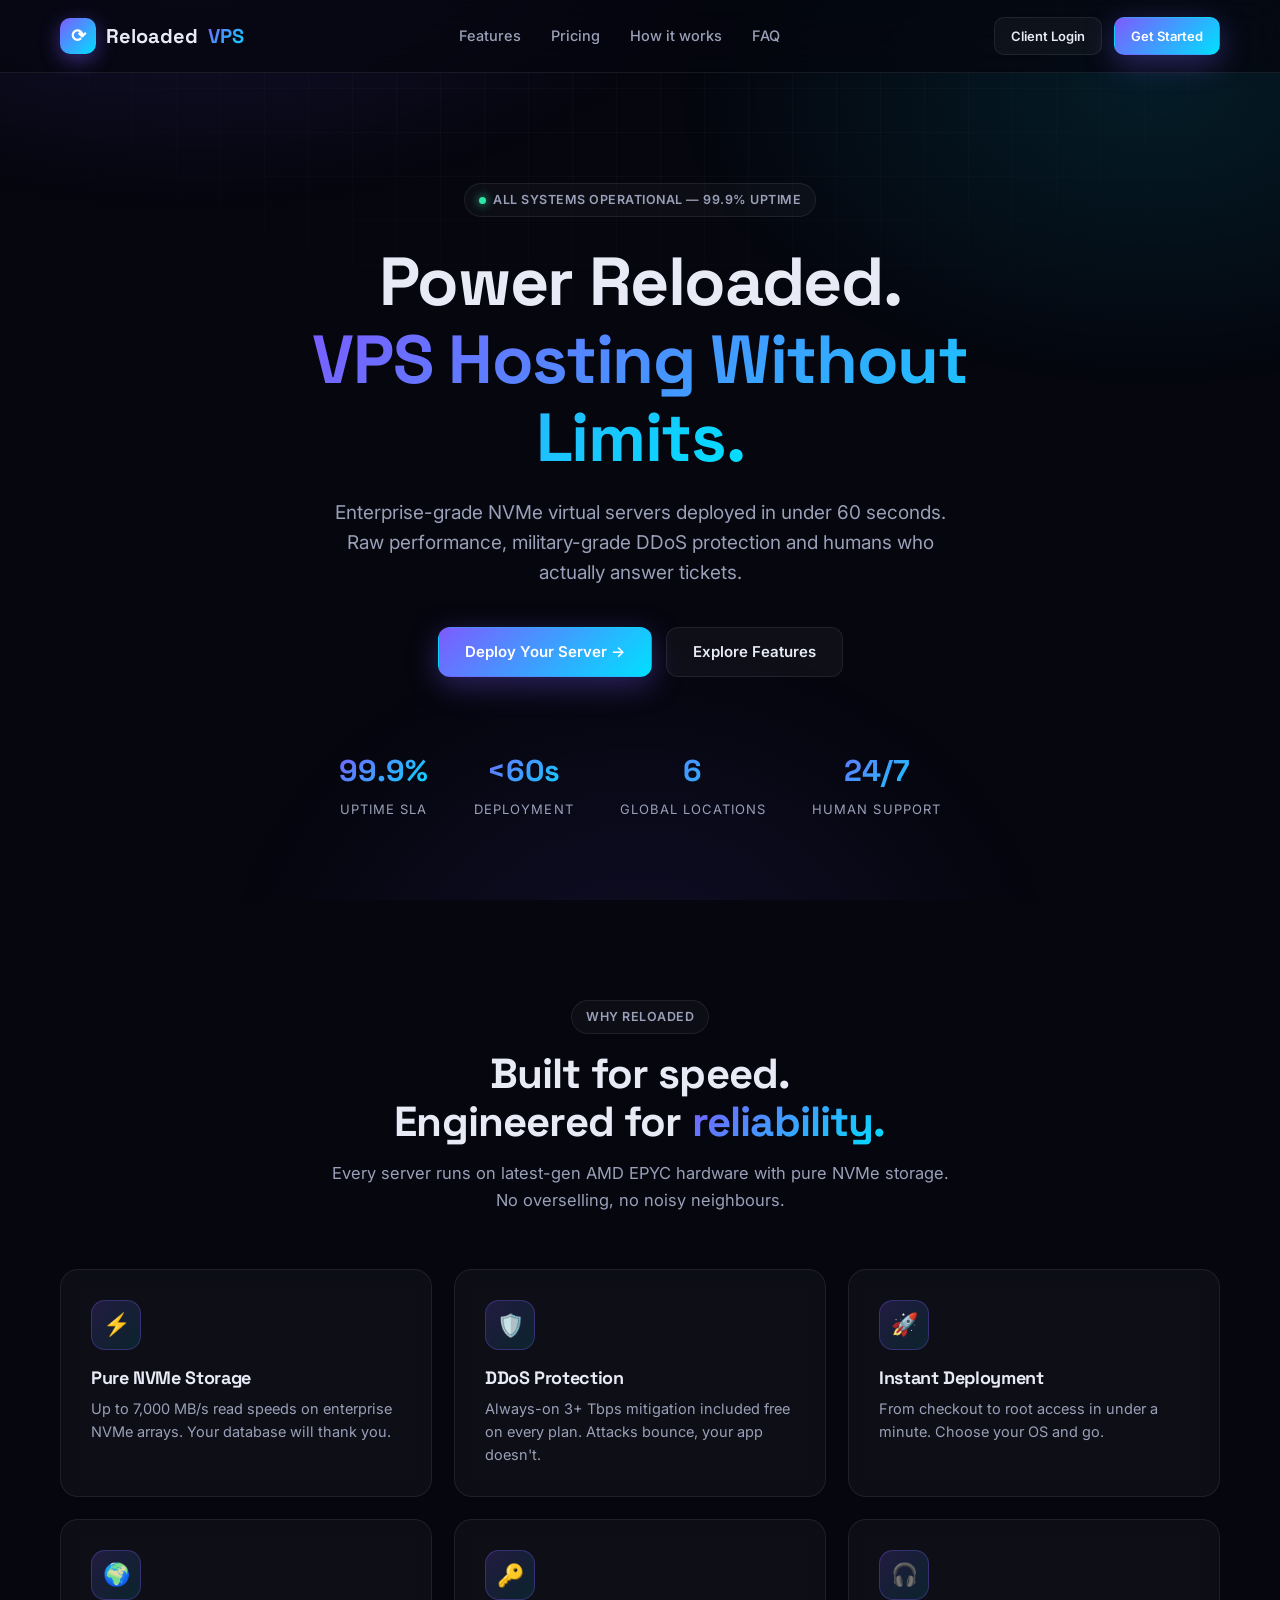
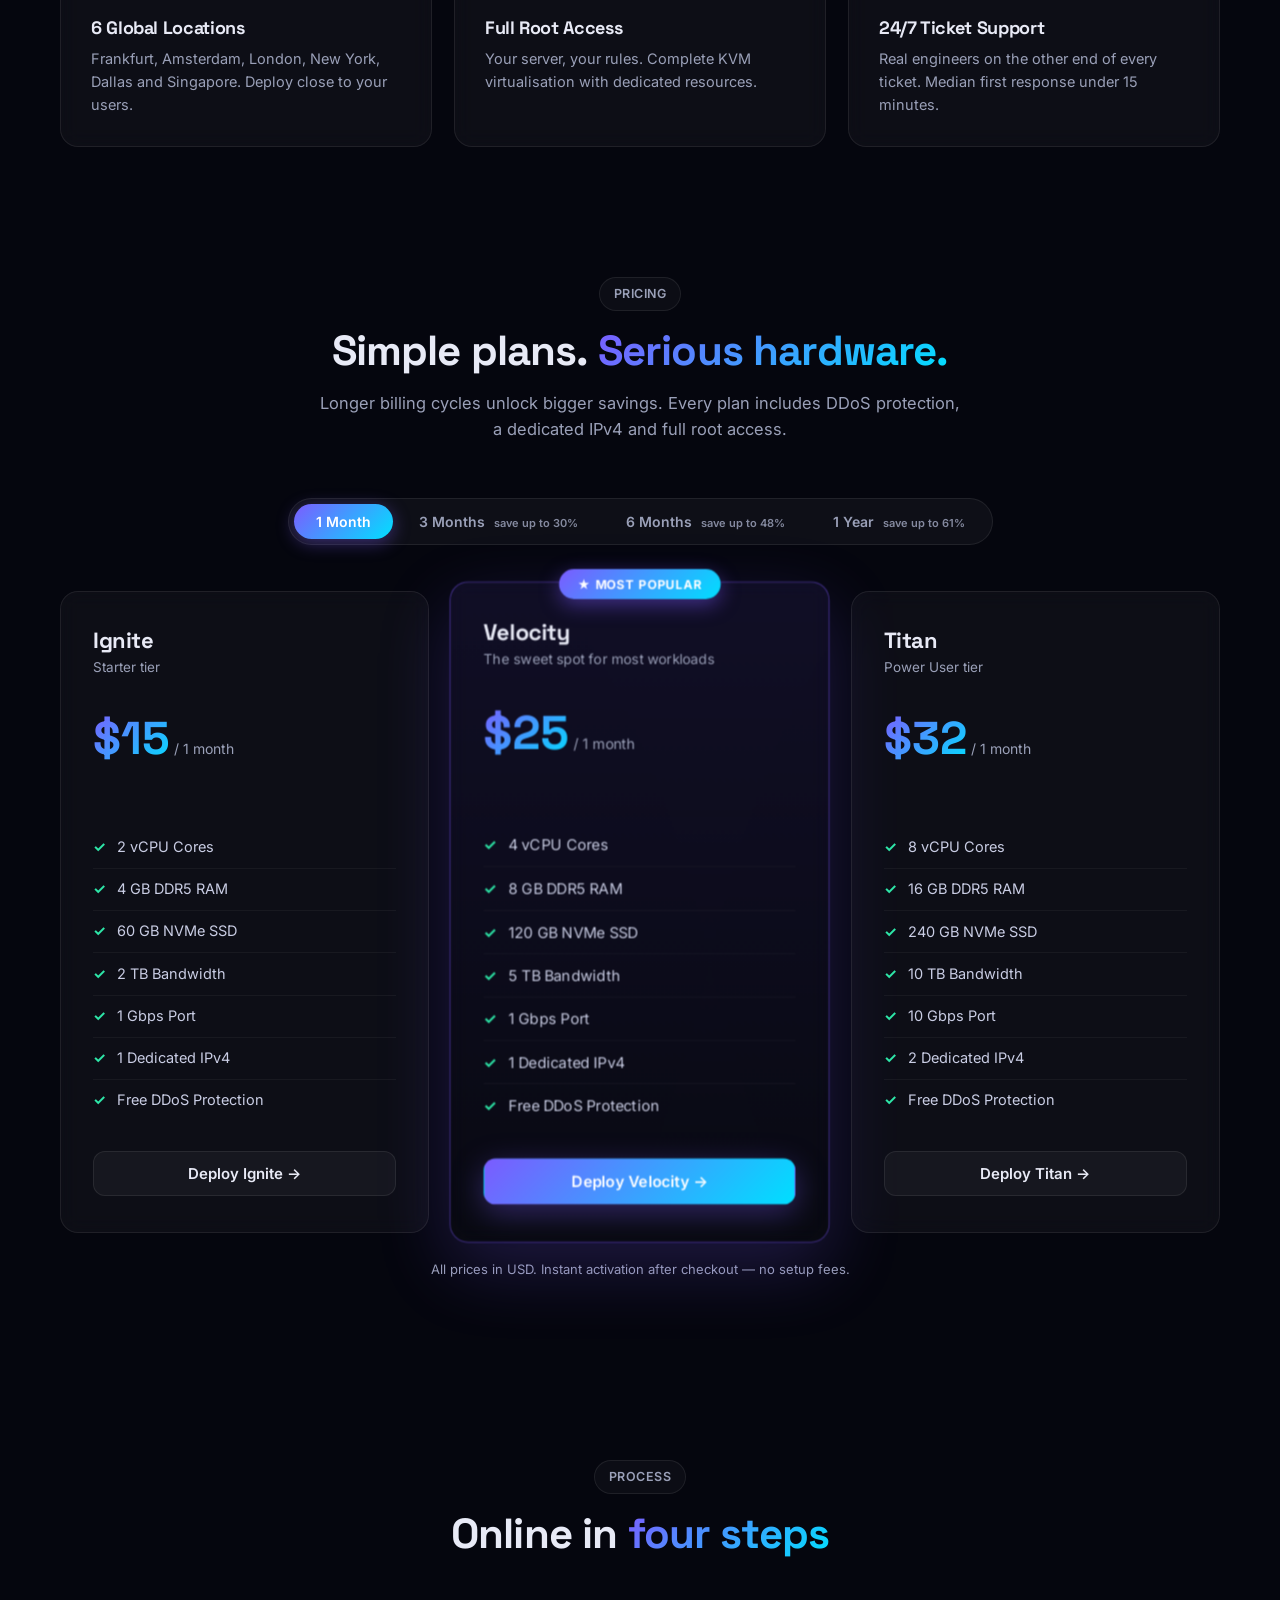
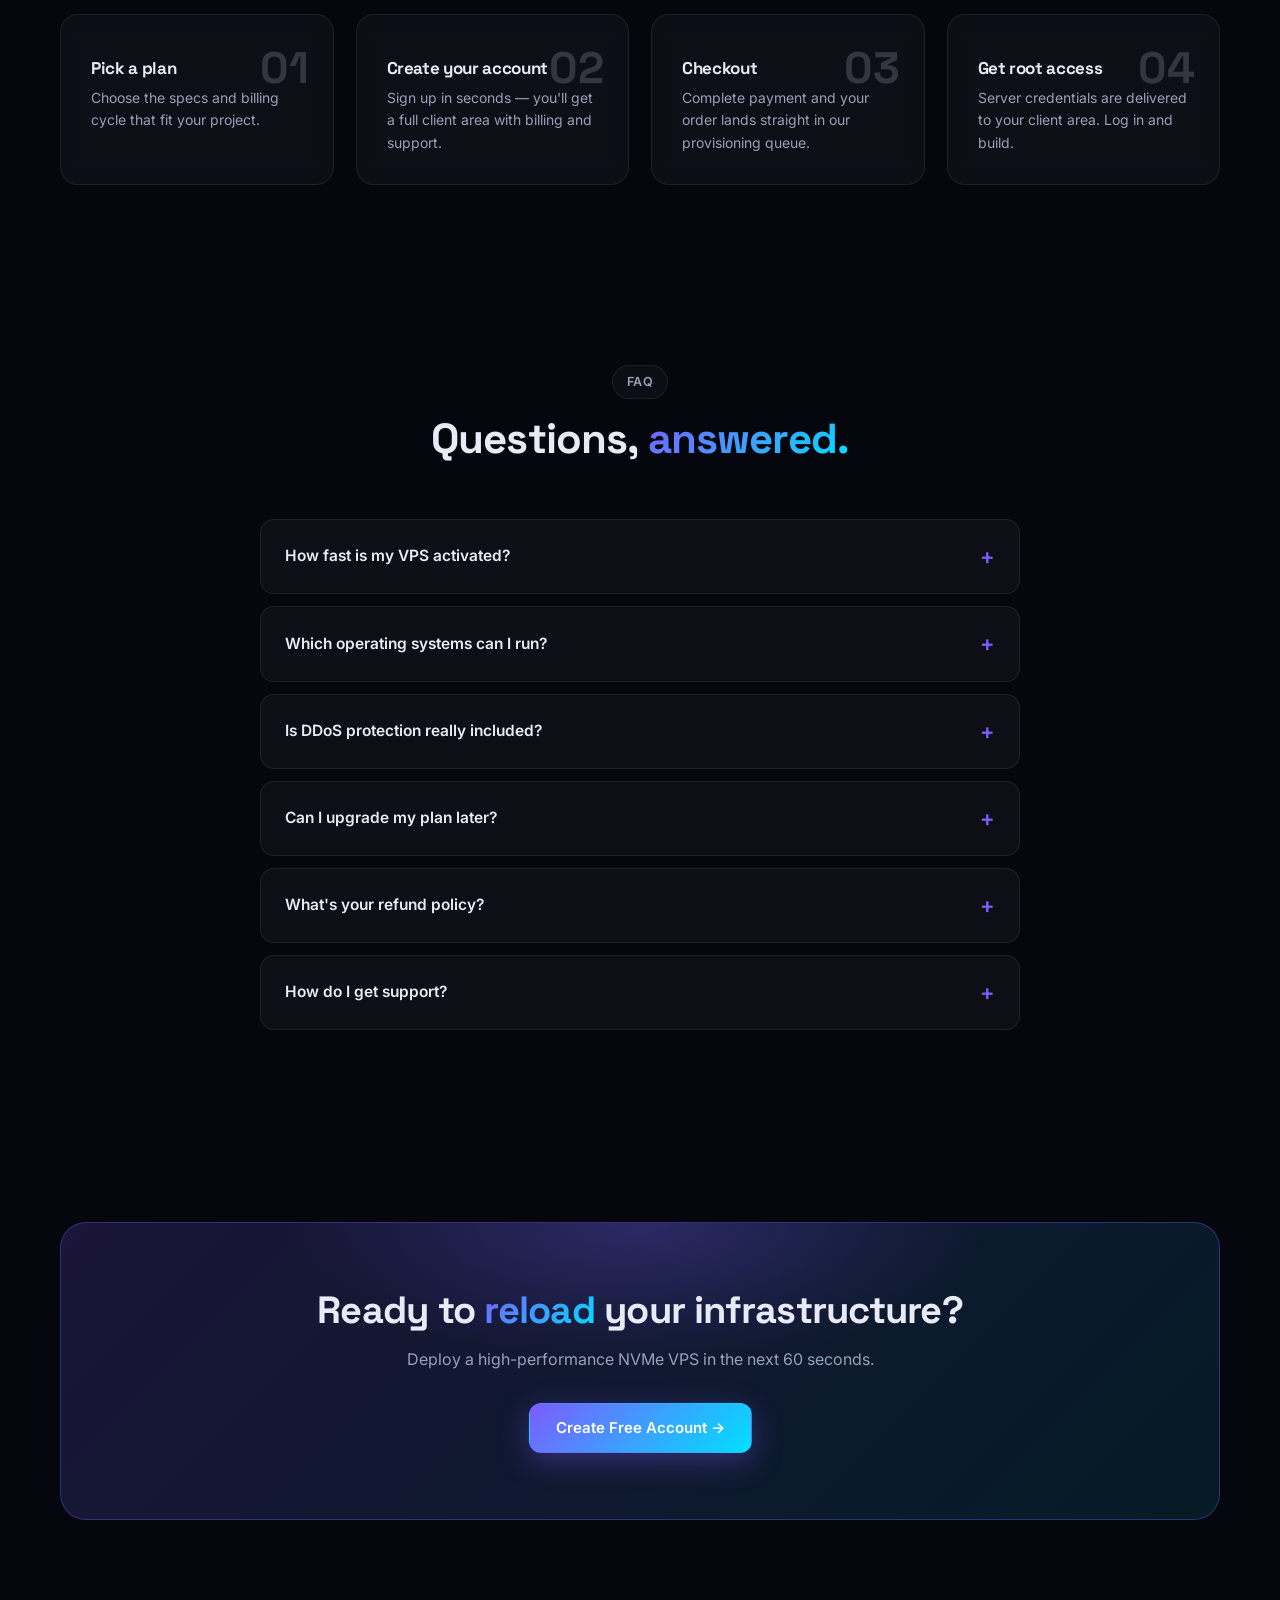
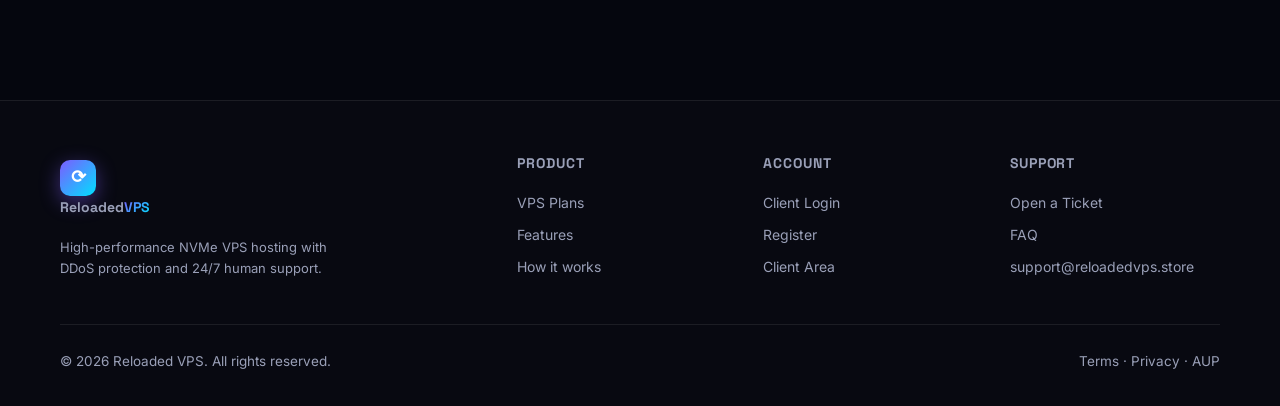
==== commit b3c2a0f2: "Rebrand domain to reloadedvps.store" ====
--- a/index.html
+++ b/index.html
@@ -155,7 +155,7 @@
         <h4>Support</h4>
         <a href="dashboard.html#tickets">Open a Ticket</a>
         <a href="#faq">FAQ</a>
-        <a href="mailto:support@reloadedvps.com">support@reloadedvps.com</a>
+        <a href="mailto:support@reloadedvps.store">support@reloadedvps.store</a>
       </div>
     </div>
     <div class="footer-bottom">
